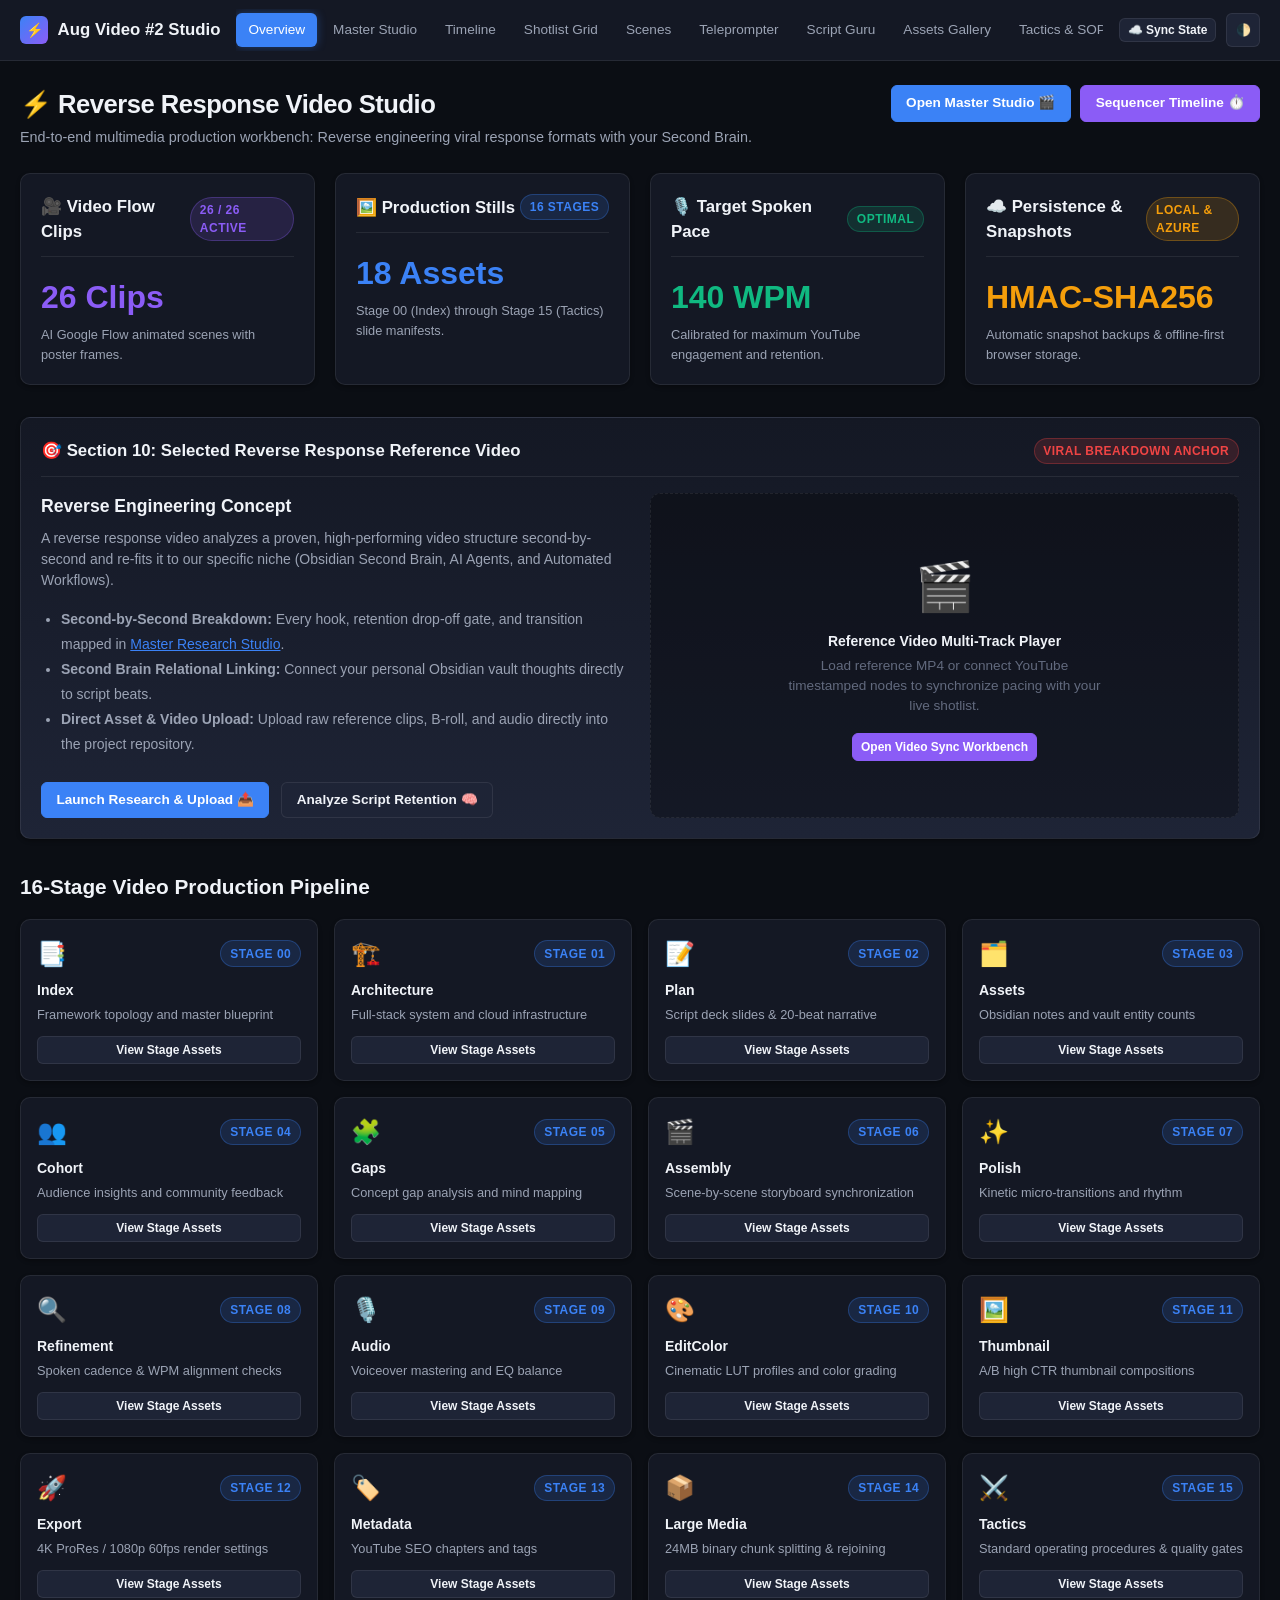
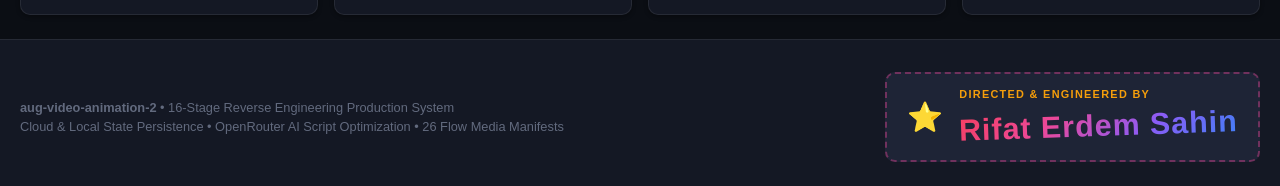
==== index.html @ b5d48440 "feat: complete reverse response multimedia production studio with GitHub Pages and Fly.io deployment" ====
<!DOCTYPE html>
<html lang="en">
<head>
  <meta charset="UTF-8">
  <meta name="viewport" content="width=device-width, initial-scale=1.0">
  <title>August Video Animation #2 — Reverse Response Production Studio</title>
  <link rel="stylesheet" href="style.css">
</head>
<body>
  <header class="app-header"></header>

  <main class="app-container">
    <div class="view-header">
      <div class="view-title-group">
        <h1>⚡ Reverse Response Video Studio</h1>
        <p>End-to-end multimedia production workbench: Reverse engineering viral response formats with your Second Brain.</p>
      </div>
      <div class="header-actions">
        <a href="research.html" class="btn btn-primary">Open Master Studio 🎬</a>
        <a href="timeline.html" class="btn btn-purple">Sequencer Timeline ⏱️</a>
      </div>
    </div>

    <!-- Quick Stats Grid -->
    <div class="grid-4" style="margin-bottom: 2rem;">
      <div class="card">
        <div class="card-header">
          <span class="card-title">🎥 Video Flow Clips</span>
          <span class="badge badge-purple">26 / 26 Active</span>
        </div>
        <div style="font-size: 2rem; font-weight: 800; color: var(--accent-purple);">26 Clips</div>
        <p style="color: var(--text-secondary); font-size: 0.8rem; margin-top: 0.25rem;">AI Google Flow animated scenes with poster frames.</p>
      </div>

      <div class="card">
        <div class="card-header">
          <span class="card-title">🖼️ Production Stills</span>
          <span class="badge badge-blue">16 Stages</span>
        </div>
        <div style="font-size: 2rem; font-weight: 800; color: var(--accent-blue);" id="stat-stills-count">18 Assets</div>
        <p style="color: var(--text-secondary); font-size: 0.8rem; margin-top: 0.25rem;">Stage 00 (Index) through Stage 15 (Tactics) slide manifests.</p>
      </div>

      <div class="card">
        <div class="card-header">
          <span class="card-title">🎙️ Target Spoken Pace</span>
          <span class="badge badge-green">Optimal</span>
        </div>
        <div style="font-size: 2rem; font-weight: 800; color: var(--accent-green);">140 WPM</div>
        <p style="color: var(--text-secondary); font-size: 0.8rem; margin-top: 0.25rem;">Calibrated for maximum YouTube engagement and retention.</p>
      </div>

      <div class="card">
        <div class="card-header">
          <span class="card-title">☁️ Persistence & Snapshots</span>
          <span class="badge badge-gold" id="stat-sync-status">Local & Azure</span>
        </div>
        <div style="font-size: 2rem; font-weight: 800; color: var(--accent-gold);">HMAC-SHA256</div>
        <p style="color: var(--text-secondary); font-size: 0.8rem; margin-top: 0.25rem;">Automatic snapshot backups & offline-first browser storage.</p>
      </div>
    </div>

    <!-- Section 10: Reverse Response Video Spotlight -->
    <div class="card" style="margin-bottom: 2rem; background: linear-gradient(180deg, var(--bg-surface) 0%, var(--bg-surface-elevated) 100%);">
      <div class="card-header">
        <span class="card-title">🎯 Section 10: Selected Reverse Response Reference Video</span>
        <span class="badge badge-red">Viral Breakdown Anchor</span>
      </div>
      <div class="grid-2">
        <div>
          <h3 style="margin-bottom: 0.5rem; font-size: 1.1rem;">Reverse Engineering Concept</h3>
          <p style="color: var(--text-secondary); margin-bottom: 1rem;">
            A reverse response video analyzes a proven, high-performing video structure second-by-second and re-fits it to our specific niche (Obsidian Second Brain, AI Agents, and Automated Workflows).
          </p>
          <ul style="color: var(--text-secondary); padding-left: 1.25rem; margin-bottom: 1.5rem; line-height: 1.8;">
            <li><strong>Second-by-Second Breakdown:</strong> Every hook, retention drop-off gate, and transition mapped in <a href="research.html" style="color: var(--accent-blue);">Master Research Studio</a>.</li>
            <li><strong>Second Brain Relational Linking:</strong> Connect your personal Obsidian vault thoughts directly to script beats.</li>
            <li><strong>Direct Asset & Video Upload:</strong> Upload raw reference clips, B-roll, and audio directly into the project repository.</li>
          </ul>
          <div style="display: flex; gap: 0.75rem;">
            <a href="research.html" class="btn btn-primary">Launch Research & Upload 📤</a>
            <a href="script_guru.html" class="btn">Analyze Script Retention 🧠</a>
          </div>
        </div>
        <div style="background: rgba(0,0,0,0.3); border-radius: var(--radius-md); padding: 1rem; border: 1px dashed var(--border-color); display: flex; flex-direction: column; justify-content: center; align-items: center; text-align: center;">
          <div style="font-size: 3rem; margin-bottom: 0.5rem;">🎬</div>
          <h4 style="font-weight: 700; margin-bottom: 0.25rem;">Reference Video Multi-Track Player</h4>
          <p style="color: var(--text-muted); font-size: 0.85rem; max-width: 320px; margin-bottom: 1rem;">
            Load reference MP4 or connect YouTube timestamped nodes to synchronize pacing with your live shotlist.
          </p>
          <a href="research.html" class="btn btn-sm btn-purple">Open Video Sync Workbench</a>
        </div>
      </div>
    </div>

    <!-- 16-Stage Pipeline Catalog Overview -->
    <h2 style="font-size: 1.3rem; margin-bottom: 1rem;">16-Stage Video Production Pipeline</h2>
    <div class="grid-16" id="pipeline-stages-grid">
      <!-- Generated via JS -->
    </div>
  </main>

  <script src="app.js"></script>
  <script>
    document.addEventListener("DOMContentLoaded", async () => {
      studio.injectHeaderAndFooter("index");
      await studio.loadState();

      const stages = [
        { id: "00", name: "Index", icon: "📑", desc: "Framework topology and master blueprint" },
        { id: "01", name: "Architecture", icon: "🏗️", desc: "Full-stack system and cloud infrastructure" },
        { id: "02", name: "Plan", icon: "📝", desc: "Script deck slides & 20-beat narrative" },
        { id: "03", name: "Assets", icon: "🗂️", desc: "Obsidian notes and vault entity counts" },
        { id: "04", name: "Cohort", icon: "👥", desc: "Audience insights and community feedback" },
        { id: "05", name: "Gaps", icon: "🧩", desc: "Concept gap analysis and mind mapping" },
        { id: "06", name: "Assembly", icon: "🎬", desc: "Scene-by-scene storyboard synchronization" },
        { id: "07", name: "Polish", icon: "✨", desc: "Kinetic micro-transitions and rhythm" },
        { id: "08", name: "Refinement", icon: "🔍", desc: "Spoken cadence & WPM alignment checks" },
        { id: "09", name: "Audio", icon: "🎙️", desc: "Voiceover mastering and EQ balance" },
        { id: "10", name: "EditColor", icon: "🎨", desc: "Cinematic LUT profiles and color grading" },
        { id: "11", name: "Thumbnail", icon: "🖼️", desc: "A/B high CTR thumbnail compositions" },
        { id: "12", name: "Export", icon: "🚀", desc: "4K ProRes / 1080p 60fps render settings" },
        { id: "13", name: "Metadata", icon: "🏷️", desc: "YouTube SEO chapters and tags" },
        { id: "14", name: "Large Media", icon: "📦", desc: "24MB binary chunk splitting & rejoining" },
        { id: "15", name: "Tactics", icon: "⚔️", desc: "Standard operating procedures & quality gates" }
      ];

      const container = document.getElementById("pipeline-stages-grid");
      container.innerHTML = stages.map(s => `
        <div class="card" style="padding: 1rem;">
          <div style="display: flex; align-items: center; justify-content: space-between; margin-bottom: 0.5rem;">
            <span style="font-size: 1.5rem;">${s.icon}</span>
            <span class="badge badge-blue">Stage ${s.id}</span>
          </div>
          <h4 style="font-weight: 700; margin-bottom: 0.25rem;">${s.name}</h4>
          <p style="color: var(--text-secondary); font-size: 0.8rem; margin-bottom: 0.75rem;">${s.desc}</p>
          <a href="gallery.html?stage=${s.id}" class="btn btn-sm" style="width: 100%;">View Stage Assets</a>
        </div>
      `).join("");
    });
  </script>
</body>
</html>
---- style.css ----
/* 
  aug-video-animation-2 Design System
  Clean, high-density, dark-first multimedia production workbench UI
*/

:root {
  --bg-primary: #0b0e14;
  --bg-surface: #141824;
  --bg-surface-elevated: #1e2436;
  --bg-surface-hover: #262e44;
  --border-color: rgba(255, 255, 255, 0.08);
  --border-color-hover: rgba(255, 255, 255, 0.2);
  --text-primary: #f0f3f8;
  --text-secondary: #9ba3b4;
  --text-muted: #626a7e;
  
  --accent-blue: #3b82f6;
  --accent-purple: #8b5cf6;
  --accent-green: #10b981;
  --accent-red: #ef4444;
  --accent-gold: #f59e0b;
  --accent-pink: #ec4899;
  
  --font-sans: -apple-system, BlinkMacSystemFont, "Segoe UI", Roboto, Helvetica, Arial, sans-serif;
  --font-mono: "SF Mono", "Fira Code", Menlo, monospace;
  --font-signature: "Caveat", "Brush Script MT", cursive, sans-serif;

  --radius-sm: 6px;
  --radius-md: 10px;
  --radius-lg: 16px;
  --shadow-sm: 0 2px 4px rgba(0,0,0,0.3);
  --shadow-md: 0 4px 12px rgba(0,0,0,0.4);
  --shadow-lg: 0 8px 24px rgba(0,0,0,0.5);
  --transition-fast: 0.15s ease;
  --transition-normal: 0.25s ease;
}

[data-theme="light"] {
  --bg-primary: #f8fafc;
  --bg-surface: #ffffff;
  --bg-surface-elevated: #f1f5f9;
  --bg-surface-hover: #e2e8f0;
  --border-color: rgba(0, 0, 0, 0.08);
  --border-color-hover: rgba(0, 0, 0, 0.2);
  --text-primary: #0f172a;
  --text-secondary: #475569;
  --text-muted: #94a3b8;
  --shadow-sm: 0 1px 3px rgba(0,0,0,0.06);
  --shadow-md: 0 4px 10px rgba(0,0,0,0.08);
  --shadow-lg: 0 10px 25px rgba(0,0,0,0.1);
}

* {
  box-sizing: border-box;
  margin: 0;
  padding: 0;
}

body {
  background-color: var(--bg-primary);
  color: var(--text-primary);
  font-family: var(--font-sans);
  line-height: 1.5;
  font-size: 14px;
  min-height: 100vh;
  display: flex;
  flex-direction: column;
  -webkit-font-smoothing: antialiased;
}

/* App Header & Navigation Bar */
header.app-header {
  background: var(--bg-surface);
  border-bottom: 1px solid var(--border-color);
  position: sticky;
  top: 0;
  z-index: 100;
  backdrop-filter: blur(8px);
}

.header-inner {
  max-width: 1600px;
  margin: 0 auto;
  padding: 0 1.25rem;
  height: 60px;
  display: flex;
  align-items: center;
  justify-content: space-between;
  gap: 1rem;
}

.brand-badge {
  display: flex;
  align-items: center;
  gap: 0.6rem;
  text-decoration: none;
  color: var(--text-primary);
  font-weight: 700;
  font-size: 1.05rem;
  white-space: nowrap;
}

.brand-icon {
  width: 28px;
  height: 28px;
  background: linear-gradient(135deg, var(--accent-blue), var(--accent-purple));
  border-radius: var(--radius-sm);
  display: flex;
  align-items: center;
  justify-content: center;
  color: #fff;
  font-size: 14px;
}

nav.main-nav {
  display: flex;
  align-items: center;
  gap: 0.25rem;
  overflow-x: auto;
  padding: 0.25rem 0;
}

nav.main-nav a {
  color: var(--text-secondary);
  text-decoration: none;
  padding: 0.4rem 0.75rem;
  border-radius: var(--radius-sm);
  font-size: 0.85rem;
  font-weight: 500;
  transition: all var(--transition-fast);
  white-space: nowrap;
}

nav.main-nav a:hover {
  color: var(--text-primary);
  background: var(--bg-surface-elevated);
}

nav.main-nav a.active {
  color: #fff;
  background: var(--accent-blue);
  box-shadow: 0 0 10px rgba(59, 130, 246, 0.35);
}

.header-actions {
  display: flex;
  align-items: center;
  gap: 0.6rem;
  white-space: nowrap;
}

.btn {
  display: inline-flex;
  align-items: center;
  justify-content: center;
  gap: 0.4rem;
  padding: 0.45rem 0.9rem;
  font-size: 0.85rem;
  font-weight: 600;
  border-radius: var(--radius-sm);
  border: 1px solid var(--border-color);
  background: var(--bg-surface-elevated);
  color: var(--text-primary);
  cursor: pointer;
  transition: all var(--transition-fast);
  text-decoration: none;
}

.btn:hover {
  background: var(--bg-surface-hover);
  border-color: var(--border-color-hover);
}

.btn-primary {
  background: var(--accent-blue);
  border-color: var(--accent-blue);
  color: #ffffff;
}

.btn-primary:hover {
  background: #2563eb;
  border-color: #2563eb;
}

.btn-success {
  background: var(--accent-green);
  border-color: var(--accent-green);
  color: #ffffff;
}

.btn-success:hover {
  background: #059669;
}

.btn-purple {
  background: var(--accent-purple);
  border-color: var(--accent-purple);
  color: #ffffff;
}

.btn-purple:hover {
  background: #7c3aed;
}

.btn-icon {
  width: 34px;
  height: 34px;
  padding: 0;
  border-radius: var(--radius-sm);
}

.btn-sm {
  padding: 0.25rem 0.5rem;
  font-size: 0.75rem;
}

/* Layout Containers */
.app-container {
  max-width: 1600px;
  width: 100%;
  margin: 0 auto;
  padding: 1.5rem 1.25rem;
  flex: 1;
}

.view-header {
  display: flex;
  justify-content: space-between;
  align-items: flex-start;
  margin-bottom: 1.5rem;
  gap: 1rem;
  flex-wrap: wrap;
}

.view-title-group h1 {
  font-size: 1.6rem;
  font-weight: 800;
  letter-spacing: -0.02em;
  display: flex;
  align-items: center;
  gap: 0.6rem;
}

.view-title-group p {
  color: var(--text-secondary);
  font-size: 0.9rem;
  margin-top: 0.25rem;
}

/* Cards & Surfaces */
.card {
  background: var(--bg-surface);
  border: 1px solid var(--border-color);
  border-radius: var(--radius-md);
  padding: 1.25rem;
  box-shadow: var(--shadow-sm);
  transition: border-color var(--transition-fast);
}

.card:hover {
  border-color: var(--border-color-hover);
}

.card-header {
  display: flex;
  align-items: center;
  justify-content: space-between;
  margin-bottom: 1rem;
  padding-bottom: 0.75rem;
  border-bottom: 1px solid var(--border-color);
}

.card-title {
  font-size: 1.05rem;
  font-weight: 700;
  display: flex;
  align-items: center;
  gap: 0.5rem;
}

/* Grid & Utilities */
.grid-2 { display: grid; grid-template-columns: repeat(2, 1fr); gap: 1.25rem; }
.grid-3 { display: grid; grid-template-columns: repeat(3, 1fr); gap: 1.25rem; }
.grid-4 { display: grid; grid-template-columns: repeat(4, 1fr); gap: 1.25rem; }
.grid-16 { display: grid; grid-template-columns: repeat(auto-fill, minmax(280px, 1fr)); gap: 1rem; }

@media (max-width: 1024px) {
  .grid-4 { grid-template-columns: repeat(2, 1fr); }
  .grid-3 { grid-template-columns: 1fr; }
}

@media (max-width: 768px) {
  .grid-2 { grid-template-columns: 1fr; }
  .grid-4 { grid-template-columns: 1fr; }
  .header-inner { flex-direction: column; height: auto; padding: 0.75rem 1rem; }
  nav.main-nav { width: 100%; justify-content: flex-start; }
}

/* Status Badges */
.badge {
  display: inline-flex;
  align-items: center;
  gap: 0.3rem;
  padding: 0.2rem 0.55rem;
  border-radius: 9999px;
  font-size: 0.75rem;
  font-weight: 600;
  text-transform: uppercase;
  letter-spacing: 0.04em;
}

.badge-blue { background: rgba(59, 130, 246, 0.15); color: var(--accent-blue); border: 1px solid rgba(59, 130, 246, 0.3); }
.badge-green { background: rgba(16, 185, 129, 0.15); color: var(--accent-green); border: 1px solid rgba(16, 185, 129, 0.3); }
.badge-gold { background: rgba(245, 158, 11, 0.15); color: var(--accent-gold); border: 1px solid rgba(245, 158, 11, 0.3); }
.badge-red { background: rgba(239, 68, 68, 0.15); color: var(--accent-red); border: 1px solid rgba(239, 68, 68, 0.3); }
.badge-purple { background: rgba(139, 92, 246, 0.15); color: var(--accent-purple); border: 1px solid rgba(139, 92, 246, 0.3); }

/* Form Controls */
.form-group {
  margin-bottom: 1rem;
}

.form-label {
  display: block;
  font-size: 0.8rem;
  font-weight: 600;
  color: var(--text-secondary);
  margin-bottom: 0.4rem;
}

.form-input, .form-textarea, .form-select {
  width: 100%;
  padding: 0.55rem 0.75rem;
  background: var(--bg-surface-elevated);
  border: 1px solid var(--border-color);
  border-radius: var(--radius-sm);
  color: var(--text-primary);
  font-family: inherit;
  font-size: 0.85rem;
  transition: border-color var(--transition-fast);
}

.form-input:focus, .form-textarea:focus, .form-select:focus {
  outline: none;
  border-color: var(--accent-blue);
  box-shadow: 0 0 0 2px rgba(59, 130, 246, 0.2);
}

/* Modals */
.modal-backdrop {
  position: fixed;
  top: 0;
  left: 0;
  right: 0;
  bottom: 0;
  background: rgba(0, 0, 0, 0.7);
  backdrop-filter: blur(4px);
  display: none;
  align-items: center;
  justify-content: center;
  z-index: 1000;
  padding: 1rem;
}

.modal-backdrop.open {
  display: flex;
}

.modal-card {
  background: var(--bg-surface);
  border: 1px solid var(--border-color);
  border-radius: var(--radius-lg);
  max-width: 650px;
  width: 100%;
  max-height: 90vh;
  overflow-y: auto;
  box-shadow: var(--shadow-lg);
  padding: 1.5rem;
}

/* Section 11: Roger Rabbit Style Signature Outro Component */
.signature-footer {
  margin-top: auto;
  background: var(--bg-surface);
  border-top: 1px solid var(--border-color);
  padding: 2rem 1.25rem 1.5rem;
}

.signature-container {
  max-width: 1600px;
  margin: 0 auto;
  display: flex;
  align-items: center;
  justify-content: space-between;
  flex-wrap: wrap;
  gap: 1.5rem;
}

.signature-meta {
  color: var(--text-muted);
  font-size: 0.8rem;
}

.roger-rabbit-signature {
  display: flex;
  align-items: center;
  gap: 1rem;
  padding: 0.75rem 1.25rem;
  background: var(--bg-surface-elevated);
  border: 2px dashed rgba(236, 72, 153, 0.4);
  border-radius: var(--radius-md);
  position: relative;
  overflow: hidden;
  transition: transform 0.2s cubic-bezier(0.175, 0.885, 0.32, 1.275);
}

.roger-rabbit-signature:hover {
  transform: scale(1.03) rotate(-1deg);
  border-color: var(--accent-pink);
  box-shadow: 0 0 20px rgba(236, 72, 153, 0.25);
}

.rr-cartoon-star {
  font-size: 1.8rem;
  animation: rr-bounce 2s infinite ease-in-out;
}

.rr-text-wrap {
  display: flex;
  flex-direction: column;
}

.rr-tagline {
  font-size: 0.68rem;
  text-transform: uppercase;
  letter-spacing: 0.12em;
  color: var(--accent-gold);
  font-weight: 800;
}

.rr-handwritten-name {
  font-family: var(--font-signature);
  font-size: 1.9rem;
  font-weight: 700;
  background: linear-gradient(135deg, #f43f5e, #ec4899, #8b5cf6, #3b82f6);
  -webkit-background-clip: text;
  -webkit-text-fill-color: transparent;
  transform: rotate(-2deg);
  display: inline-block;
  letter-spacing: 1px;
}

@keyframes rr-bounce {
  0%, 100% { transform: translateY(0) rotate(0deg); }
  50% { transform: translateY(-4px) rotate(8deg); }
}

/* Toast Notifications */
.toast-container {
  position: fixed;
  bottom: 24px;
  right: 24px;
  z-index: 9999;
  display: flex;
  flex-direction: column;
  gap: 8px;
}

.toast {
  background: var(--bg-surface-elevated);
  color: var(--text-primary);
  border: 1px solid var(--border-color);
  padding: 0.75rem 1.25rem;
  border-radius: var(--radius-md);
  box-shadow: var(--shadow-lg);
  font-size: 0.85rem;
  display: flex;
  align-items: center;
  gap: 0.6rem;
  animation: toastIn 0.25s ease-out;
}

@keyframes toastIn {
  from { opacity: 0; transform: translateY(12px); }
  to { opacity: 1; transform: translateY(0); }
}
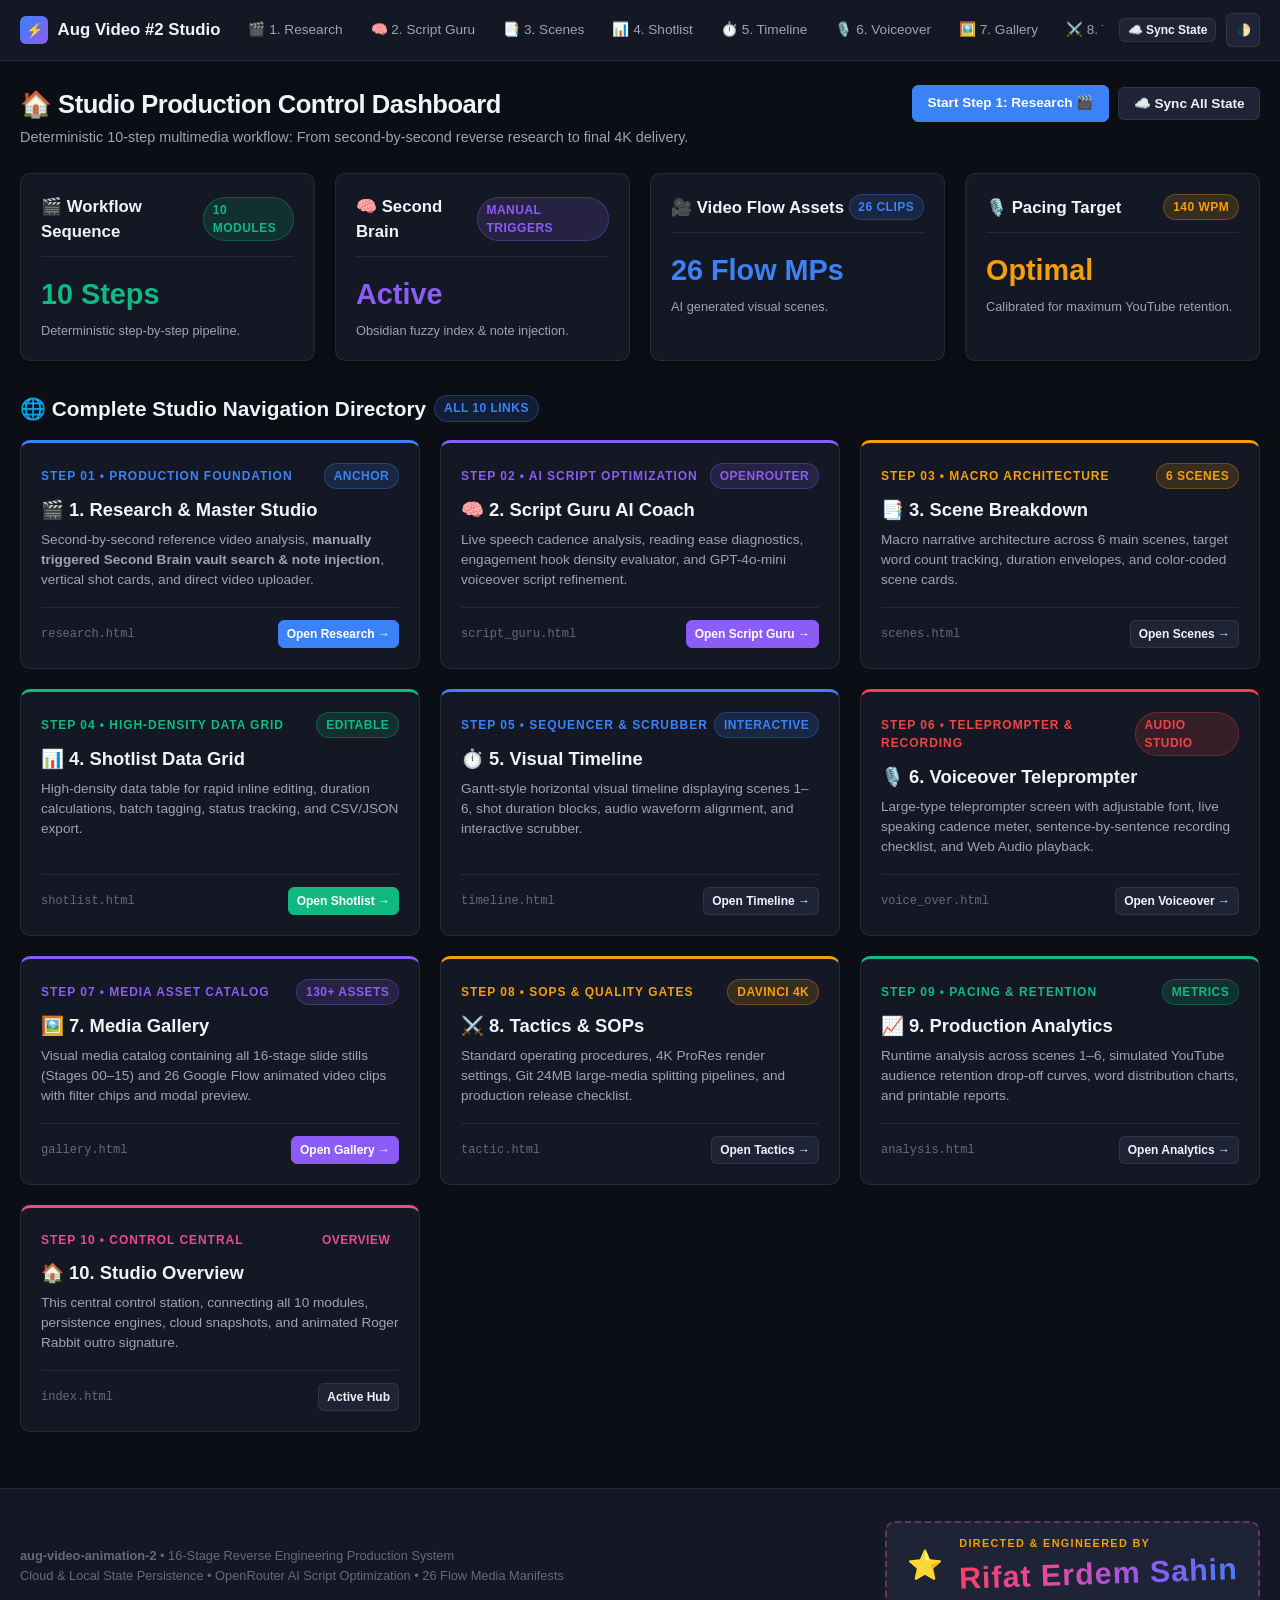
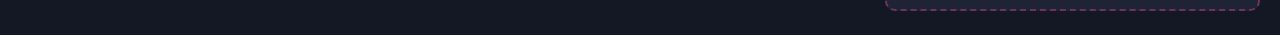
==== commit 6eaa5873: "fix: resolve gallery data loading with offline fallback and redesign index as master control dashboa" ====
--- a/index.html
+++ b/index.html
@@ -3,100 +3,330 @@
 <head>
   <meta charset="UTF-8">
   <meta name="viewport" content="width=device-width, initial-scale=1.0">
-  <title>August Video Animation #2 — Reverse Response Production Studio</title>
+  <title>Studio Master Dashboard — August Video Animation #2</title>
   <link rel="stylesheet" href="style.css">
+  <style>
+    .dashboard-hub-grid {
+      display: grid;
+      grid-template-columns: repeat(auto-fill, minmax(340px, 1fr));
+      gap: 1.25rem;
+      margin-bottom: 2rem;
+    }
+    .hub-card {
+      background: var(--bg-surface);
+      border: 1px solid var(--border-color);
+      border-radius: var(--radius-md);
+      padding: 1.25rem;
+      display: flex;
+      flex-direction: column;
+      justify-content: space-between;
+      transition: all var(--transition-fast);
+      position: relative;
+      overflow: hidden;
+    }
+    .hub-card:hover {
+      border-color: var(--accent-blue);
+      transform: translateY(-2px);
+      box-shadow: var(--shadow-md);
+    }
+    .hub-card-step {
+      font-size: 0.75rem;
+      font-weight: 700;
+      letter-spacing: 0.08em;
+      text-transform: uppercase;
+      margin-bottom: 0.4rem;
+      display: flex;
+      align-items: center;
+      justify-content: space-between;
+    }
+    .hub-card-title {
+      font-size: 1.15rem;
+      font-weight: 800;
+      margin-bottom: 0.4rem;
+      display: flex;
+      align-items: center;
+      gap: 0.5rem;
+      color: var(--text-primary);
+    }
+    .hub-card-desc {
+      color: var(--text-secondary);
+      font-size: 0.85rem;
+      line-height: 1.5;
+      margin-bottom: 1rem;
+      flex: 1;
+    }
+    .hub-card-footer {
+      display: flex;
+      align-items: center;
+      justify-content: space-between;
+      padding-top: 0.75rem;
+      border-top: 1px solid var(--border-color);
+      font-size: 0.75rem;
+      color: var(--text-muted);
+    }
+  </style>
 </head>
 <body>
   <header class="app-header"></header>
 
   <main class="app-container">
+    <!-- View Header -->
     <div class="view-header">
       <div class="view-title-group">
-        <h1>⚡ Reverse Response Video Studio</h1>
-        <p>End-to-end multimedia production workbench: Reverse engineering viral response formats with your Second Brain.</p>
+        <h1>🏠 Studio Production Control Dashboard</h1>
+        <p>Deterministic 10-step multimedia workflow: From second-by-second reverse research to final 4K delivery.</p>
       </div>
       <div class="header-actions">
-        <a href="research.html" class="btn btn-primary">Open Master Studio 🎬</a>
-        <a href="timeline.html" class="btn btn-purple">Sequencer Timeline ⏱️</a>
+        <a href="research.html" class="btn btn-primary">Start Step 1: Research 🎬</a>
+        <button class="btn" id="btn-dashboard-sync">☁️ Sync All State</button>
       </div>
     </div>
 
-    <!-- Quick Stats Grid -->
+    <!-- Quick Stats Metric Ribbon -->
     <div class="grid-4" style="margin-bottom: 2rem;">
       <div class="card">
         <div class="card-header">
-          <span class="card-title">🎥 Video Flow Clips</span>
-          <span class="badge badge-purple">26 / 26 Active</span>
-        </div>
-        <div style="font-size: 2rem; font-weight: 800; color: var(--accent-purple);">26 Clips</div>
-        <p style="color: var(--text-secondary); font-size: 0.8rem; margin-top: 0.25rem;">AI Google Flow animated scenes with poster frames.</p>
+          <span class="card-title">🎬 Workflow Sequence</span>
+          <span class="badge badge-green">10 Modules</span>
+        </div>
+        <div style="font-size: 1.8rem; font-weight: 800; color: var(--accent-green);">10 Steps</div>
+        <p style="color: var(--text-secondary); font-size: 0.8rem; margin-top: 0.25rem;">Deterministic step-by-step pipeline.</p>
       </div>
 
       <div class="card">
         <div class="card-header">
-          <span class="card-title">🖼️ Production Stills</span>
-          <span class="badge badge-blue">16 Stages</span>
-        </div>
-        <div style="font-size: 2rem; font-weight: 800; color: var(--accent-blue);" id="stat-stills-count">18 Assets</div>
-        <p style="color: var(--text-secondary); font-size: 0.8rem; margin-top: 0.25rem;">Stage 00 (Index) through Stage 15 (Tactics) slide manifests.</p>
+          <span class="card-title">🧠 Second Brain</span>
+          <span class="badge badge-purple">Manual Triggers</span>
+        </div>
+        <div style="font-size: 1.8rem; font-weight: 800; color: var(--accent-purple);">Active</div>
+        <p style="color: var(--text-secondary); font-size: 0.8rem; margin-top: 0.25rem;">Obsidian fuzzy index & note injection.</p>
       </div>
 
       <div class="card">
         <div class="card-header">
-          <span class="card-title">🎙️ Target Spoken Pace</span>
-          <span class="badge badge-green">Optimal</span>
-        </div>
-        <div style="font-size: 2rem; font-weight: 800; color: var(--accent-green);">140 WPM</div>
-        <p style="color: var(--text-secondary); font-size: 0.8rem; margin-top: 0.25rem;">Calibrated for maximum YouTube engagement and retention.</p>
+          <span class="card-title">🎥 Video Flow Assets</span>
+          <span class="badge badge-blue">26 Clips</span>
+        </div>
+        <div style="font-size: 1.8rem; font-weight: 800; color: var(--accent-blue);">26 Flow MPs</div>
+        <p style="color: var(--text-secondary); font-size: 0.8rem; margin-top: 0.25rem;">AI generated visual scenes.</p>
       </div>
 
       <div class="card">
         <div class="card-header">
-          <span class="card-title">☁️ Persistence & Snapshots</span>
-          <span class="badge badge-gold" id="stat-sync-status">Local & Azure</span>
-        </div>
-        <div style="font-size: 2rem; font-weight: 800; color: var(--accent-gold);">HMAC-SHA256</div>
-        <p style="color: var(--text-secondary); font-size: 0.8rem; margin-top: 0.25rem;">Automatic snapshot backups & offline-first browser storage.</p>
+          <span class="card-title">🎙️ Pacing Target</span>
+          <span class="badge badge-gold">140 WPM</span>
+        </div>
+        <div style="font-size: 1.8rem; font-weight: 800; color: var(--accent-gold);">Optimal</div>
+        <p style="color: var(--text-secondary); font-size: 0.8rem; margin-top: 0.25rem;">Calibrated for maximum YouTube retention.</p>
       </div>
     </div>
 
-    <!-- Section 10: Reverse Response Video Spotlight -->
-    <div class="card" style="margin-bottom: 2rem; background: linear-gradient(180deg, var(--bg-surface) 0%, var(--bg-surface-elevated) 100%);">
-      <div class="card-header">
-        <span class="card-title">🎯 Section 10: Selected Reverse Response Reference Video</span>
-        <span class="badge badge-red">Viral Breakdown Anchor</span>
-      </div>
-      <div class="grid-2">
-        <div>
-          <h3 style="margin-bottom: 0.5rem; font-size: 1.1rem;">Reverse Engineering Concept</h3>
-          <p style="color: var(--text-secondary); margin-bottom: 1rem;">
-            A reverse response video analyzes a proven, high-performing video structure second-by-second and re-fits it to our specific niche (Obsidian Second Brain, AI Agents, and Automated Workflows).
-          </p>
-          <ul style="color: var(--text-secondary); padding-left: 1.25rem; margin-bottom: 1.5rem; line-height: 1.8;">
-            <li><strong>Second-by-Second Breakdown:</strong> Every hook, retention drop-off gate, and transition mapped in <a href="research.html" style="color: var(--accent-blue);">Master Research Studio</a>.</li>
-            <li><strong>Second Brain Relational Linking:</strong> Connect your personal Obsidian vault thoughts directly to script beats.</li>
-            <li><strong>Direct Asset & Video Upload:</strong> Upload raw reference clips, B-roll, and audio directly into the project repository.</li>
-          </ul>
-          <div style="display: flex; gap: 0.75rem;">
-            <a href="research.html" class="btn btn-primary">Launch Research & Upload 📤</a>
-            <a href="script_guru.html" class="btn">Analyze Script Retention 🧠</a>
-          </div>
-        </div>
-        <div style="background: rgba(0,0,0,0.3); border-radius: var(--radius-md); padding: 1rem; border: 1px dashed var(--border-color); display: flex; flex-direction: column; justify-content: center; align-items: center; text-align: center;">
-          <div style="font-size: 3rem; margin-bottom: 0.5rem;">🎬</div>
-          <h4 style="font-weight: 700; margin-bottom: 0.25rem;">Reference Video Multi-Track Player</h4>
-          <p style="color: var(--text-muted); font-size: 0.85rem; max-width: 320px; margin-bottom: 1rem;">
-            Load reference MP4 or connect YouTube timestamped nodes to synchronize pacing with your live shotlist.
-          </p>
-          <a href="research.html" class="btn btn-sm btn-purple">Open Video Sync Workbench</a>
-        </div>
-      </div>
-    </div>
-
-    <!-- 16-Stage Pipeline Catalog Overview -->
-    <h2 style="font-size: 1.3rem; margin-bottom: 1rem;">16-Stage Video Production Pipeline</h2>
-    <div class="grid-16" id="pipeline-stages-grid">
-      <!-- Generated via JS -->
+    <!-- Master 10-Step Workflow Dashboard Hub Grid -->
+    <h2 style="font-size: 1.3rem; margin-bottom: 1rem; display: flex; align-items: center; gap: 0.5rem;">
+      <span>🌐 Complete Studio Navigation Directory</span>
+      <span class="badge badge-blue">All 10 Links</span>
+    </h2>
+
+    <div class="dashboard-hub-grid">
+      <!-- 1. Research -->
+      <div class="hub-card" style="border-top: 3px solid var(--accent-blue);">
+        <div>
+          <div class="hub-card-step" style="color: var(--accent-blue);">
+            <span>Step 01 • Production Foundation</span>
+            <span class="badge badge-blue">Anchor</span>
+          </div>
+          <div class="hub-card-title">🎬 1. Research & Master Studio</div>
+          <p class="hub-card-desc">
+            Second-by-second reference video analysis, <strong>manually triggered Second Brain vault search & note injection</strong>, vertical shot cards, and direct video uploader.
+          </p>
+        </div>
+        <div>
+          <div class="hub-card-footer">
+            <span><code>research.html</code></span>
+            <a href="research.html" class="btn btn-sm btn-primary">Open Research →</a>
+          </div>
+        </div>
+      </div>
+
+      <!-- 2. Script Guru -->
+      <div class="hub-card" style="border-top: 3px solid var(--accent-purple);">
+        <div>
+          <div class="hub-card-step" style="color: var(--accent-purple);">
+            <span>Step 02 • AI Script Optimization</span>
+            <span class="badge badge-purple">OpenRouter</span>
+          </div>
+          <div class="hub-card-title">🧠 2. Script Guru AI Coach</div>
+          <p class="hub-card-desc">
+            Live speech cadence analysis, reading ease diagnostics, engagement hook density evaluator, and GPT-4o-mini voiceover script refinement.
+          </p>
+        </div>
+        <div>
+          <div class="hub-card-footer">
+            <span><code>script_guru.html</code></span>
+            <a href="script_guru.html" class="btn btn-sm btn-purple">Open Script Guru →</a>
+          </div>
+        </div>
+      </div>
+
+      <!-- 3. Scenes -->
+      <div class="hub-card" style="border-top: 3px solid var(--accent-gold);">
+        <div>
+          <div class="hub-card-step" style="color: var(--accent-gold);">
+            <span>Step 03 • Macro Architecture</span>
+            <span class="badge badge-gold">6 Scenes</span>
+          </div>
+          <div class="hub-card-title">📑 3. Scene Breakdown</div>
+          <p class="hub-card-desc">
+            Macro narrative architecture across 6 main scenes, target word count tracking, duration envelopes, and color-coded scene cards.
+          </p>
+        </div>
+        <div>
+          <div class="hub-card-footer">
+            <span><code>scenes.html</code></span>
+            <a href="scenes.html" class="btn btn-sm">Open Scenes →</a>
+          </div>
+        </div>
+      </div>
+
+      <!-- 4. Shotlist -->
+      <div class="hub-card" style="border-top: 3px solid var(--accent-green);">
+        <div>
+          <div class="hub-card-step" style="color: var(--accent-green);">
+            <span>Step 04 • High-Density Data Grid</span>
+            <span class="badge badge-green">Editable</span>
+          </div>
+          <div class="hub-card-title">📊 4. Shotlist Data Grid</div>
+          <p class="hub-card-desc">
+            High-density data table for rapid inline editing, duration calculations, batch tagging, status tracking, and CSV/JSON export.
+          </p>
+        </div>
+        <div>
+          <div class="hub-card-footer">
+            <span><code>shotlist.html</code></span>
+            <a href="shotlist.html" class="btn btn-sm btn-success">Open Shotlist →</a>
+          </div>
+        </div>
+      </div>
+
+      <!-- 5. Timeline -->
+      <div class="hub-card" style="border-top: 3px solid var(--accent-blue);">
+        <div>
+          <div class="hub-card-step" style="color: var(--accent-blue);">
+            <span>Step 05 • Sequencer & Scrubber</span>
+            <span class="badge badge-blue">Interactive</span>
+          </div>
+          <div class="hub-card-title">⏱️ 5. Visual Timeline</div>
+          <p class="hub-card-desc">
+            Gantt-style horizontal visual timeline displaying scenes 1–6, shot duration blocks, audio waveform alignment, and interactive scrubber.
+          </p>
+        </div>
+        <div>
+          <div class="hub-card-footer">
+            <span><code>timeline.html</code></span>
+            <a href="timeline.html" class="btn btn-sm">Open Timeline →</a>
+          </div>
+        </div>
+      </div>
+
+      <!-- 6. Voiceover -->
+      <div class="hub-card" style="border-top: 3px solid var(--accent-red);">
+        <div>
+          <div class="hub-card-step" style="color: var(--accent-red);">
+            <span>Step 06 • Teleprompter & Recording</span>
+            <span class="badge badge-red">Audio Studio</span>
+          </div>
+          <div class="hub-card-title">🎙️ 6. Voiceover Teleprompter</div>
+          <p class="hub-card-desc">
+            Large-type teleprompter screen with adjustable font, live speaking cadence meter, sentence-by-sentence recording checklist, and Web Audio playback.
+          </p>
+        </div>
+        <div>
+          <div class="hub-card-footer">
+            <span><code>voice_over.html</code></span>
+            <a href="voice_over.html" class="btn btn-sm">Open Voiceover →</a>
+          </div>
+        </div>
+      </div>
+
+      <!-- 7. Gallery -->
+      <div class="hub-card" style="border-top: 3px solid var(--accent-purple);">
+        <div>
+          <div class="hub-card-step" style="color: var(--accent-purple);">
+            <span>Step 07 • Media Asset Catalog</span>
+            <span class="badge badge-purple">130+ Assets</span>
+          </div>
+          <div class="hub-card-title">🖼️ 7. Media Gallery</div>
+          <p class="hub-card-desc">
+            Visual media catalog containing all 16-stage slide stills (Stages 00–15) and 26 Google Flow animated video clips with filter chips and modal preview.
+          </p>
+        </div>
+        <div>
+          <div class="hub-card-footer">
+            <span><code>gallery.html</code></span>
+            <a href="gallery.html" class="btn btn-sm btn-purple">Open Gallery →</a>
+          </div>
+        </div>
+      </div>
+
+      <!-- 8. Tactics -->
+      <div class="hub-card" style="border-top: 3px solid var(--accent-gold);">
+        <div>
+          <div class="hub-card-step" style="color: var(--accent-gold);">
+            <span>Step 08 • SOPs & Quality Gates</span>
+            <span class="badge badge-gold">DaVinci 4K</span>
+          </div>
+          <div class="hub-card-title">⚔️ 8. Tactics & SOPs</div>
+          <p class="hub-card-desc">
+            Standard operating procedures, 4K ProRes render settings, Git 24MB large-media splitting pipelines, and production release checklist.
+          </p>
+        </div>
+        <div>
+          <div class="hub-card-footer">
+            <span><code>tactic.html</code></span>
+            <a href="tactic.html" class="btn btn-sm">Open Tactics →</a>
+          </div>
+        </div>
+      </div>
+
+      <!-- 9. Analytics -->
+      <div class="hub-card" style="border-top: 3px solid var(--accent-green);">
+        <div>
+          <div class="hub-card-step" style="color: var(--accent-green);">
+            <span>Step 09 • Pacing & Retention</span>
+            <span class="badge badge-green">Metrics</span>
+          </div>
+          <div class="hub-card-title">📈 9. Production Analytics</div>
+          <p class="hub-card-desc">
+            Runtime analysis across scenes 1–6, simulated YouTube audience retention drop-off curves, word distribution charts, and printable reports.
+          </p>
+        </div>
+        <div>
+          <div class="hub-card-footer">
+            <span><code>analysis.html</code></span>
+            <a href="analysis.html" class="btn btn-sm">Open Analytics →</a>
+          </div>
+        </div>
+      </div>
+
+      <!-- 10. Studio Overview -->
+      <div class="hub-card" style="border-top: 3px solid var(--accent-pink);">
+        <div>
+          <div class="hub-card-step" style="color: var(--accent-pink);">
+            <span>Step 10 • Control Central</span>
+            <span class="badge badge-pink">Overview</span>
+          </div>
+          <div class="hub-card-title">🏠 10. Studio Overview</div>
+          <p class="hub-card-desc">
+            This central control station, connecting all 10 modules, persistence engines, cloud snapshots, and animated Roger Rabbit outro signature.
+          </p>
+        </div>
+        <div>
+          <div class="hub-card-footer">
+            <span><code>index.html</code></span>
+            <a href="index.html" class="btn btn-sm">Active Hub</a>
+          </div>
+        </div>
+      </div>
     </div>
   </main>
 
@@ -106,37 +336,9 @@
       studio.injectHeaderAndFooter("index");
       await studio.loadState();
 
-      const stages = [
-        { id: "00", name: "Index", icon: "📑", desc: "Framework topology and master blueprint" },
-        { id: "01", name: "Architecture", icon: "🏗️", desc: "Full-stack system and cloud infrastructure" },
-        { id: "02", name: "Plan", icon: "📝", desc: "Script deck slides & 20-beat narrative" },
-        { id: "03", name: "Assets", icon: "🗂️", desc: "Obsidian notes and vault entity counts" },
-        { id: "04", name: "Cohort", icon: "👥", desc: "Audience insights and community feedback" },
-        { id: "05", name: "Gaps", icon: "🧩", desc: "Concept gap analysis and mind mapping" },
-        { id: "06", name: "Assembly", icon: "🎬", desc: "Scene-by-scene storyboard synchronization" },
-        { id: "07", name: "Polish", icon: "✨", desc: "Kinetic micro-transitions and rhythm" },
-        { id: "08", name: "Refinement", icon: "🔍", desc: "Spoken cadence & WPM alignment checks" },
-        { id: "09", name: "Audio", icon: "🎙️", desc: "Voiceover mastering and EQ balance" },
-        { id: "10", name: "EditColor", icon: "🎨", desc: "Cinematic LUT profiles and color grading" },
-        { id: "11", name: "Thumbnail", icon: "🖼️", desc: "A/B high CTR thumbnail compositions" },
-        { id: "12", name: "Export", icon: "🚀", desc: "4K ProRes / 1080p 60fps render settings" },
-        { id: "13", name: "Metadata", icon: "🏷️", desc: "YouTube SEO chapters and tags" },
-        { id: "14", name: "Large Media", icon: "📦", desc: "24MB binary chunk splitting & rejoining" },
-        { id: "15", name: "Tactics", icon: "⚔️", desc: "Standard operating procedures & quality gates" }
-      ];
-
-      const container = document.getElementById("pipeline-stages-grid");
-      container.innerHTML = stages.map(s => `
-        <div class="card" style="padding: 1rem;">
-          <div style="display: flex; align-items: center; justify-content: space-between; margin-bottom: 0.5rem;">
-            <span style="font-size: 1.5rem;">${s.icon}</span>
-            <span class="badge badge-blue">Stage ${s.id}</span>
-          </div>
-          <h4 style="font-weight: 700; margin-bottom: 0.25rem;">${s.name}</h4>
-          <p style="color: var(--text-secondary); font-size: 0.8rem; margin-bottom: 0.75rem;">${s.desc}</p>
-          <a href="gallery.html?stage=${s.id}" class="btn btn-sm" style="width: 100%;">View Stage Assets</a>
-        </div>
-      `).join("");
+      document.getElementById("btn-dashboard-sync").addEventListener("click", () => {
+        studio.syncToCloud();
+      });
     });
   </script>
 </body>
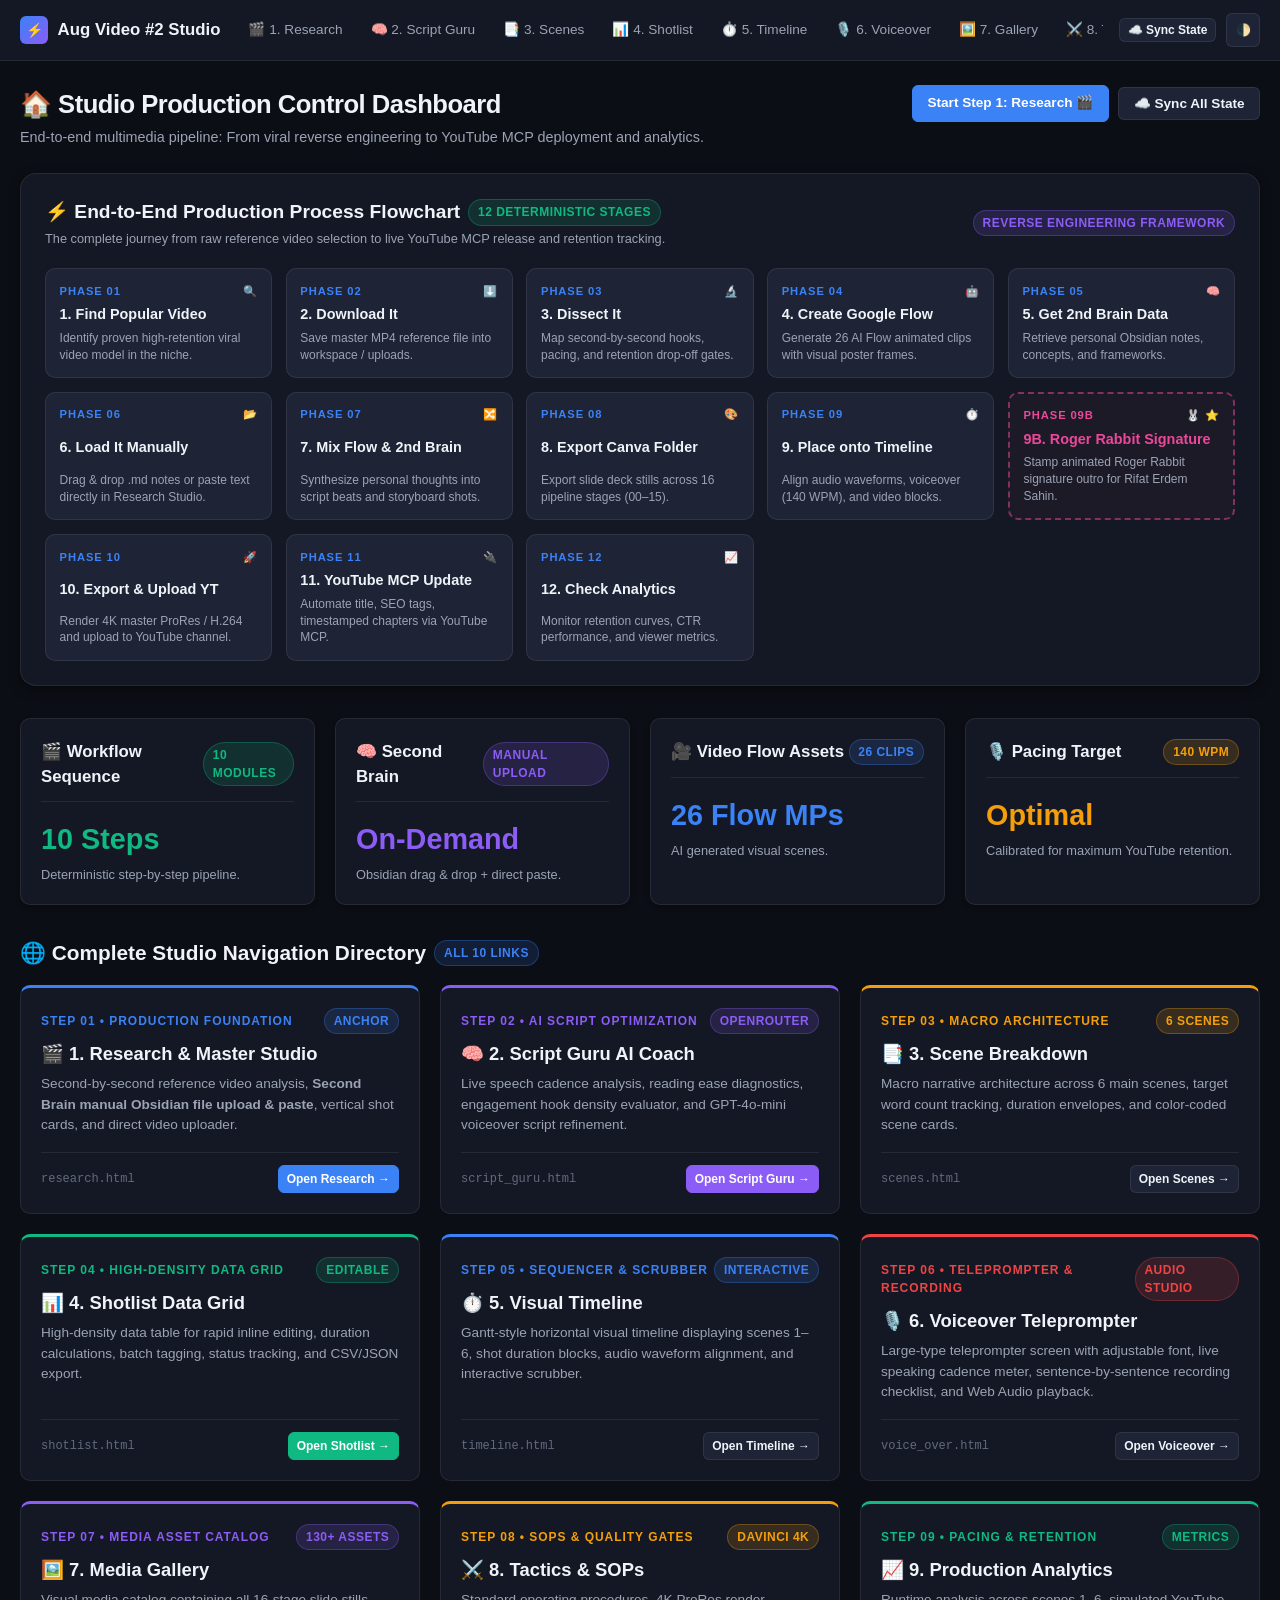
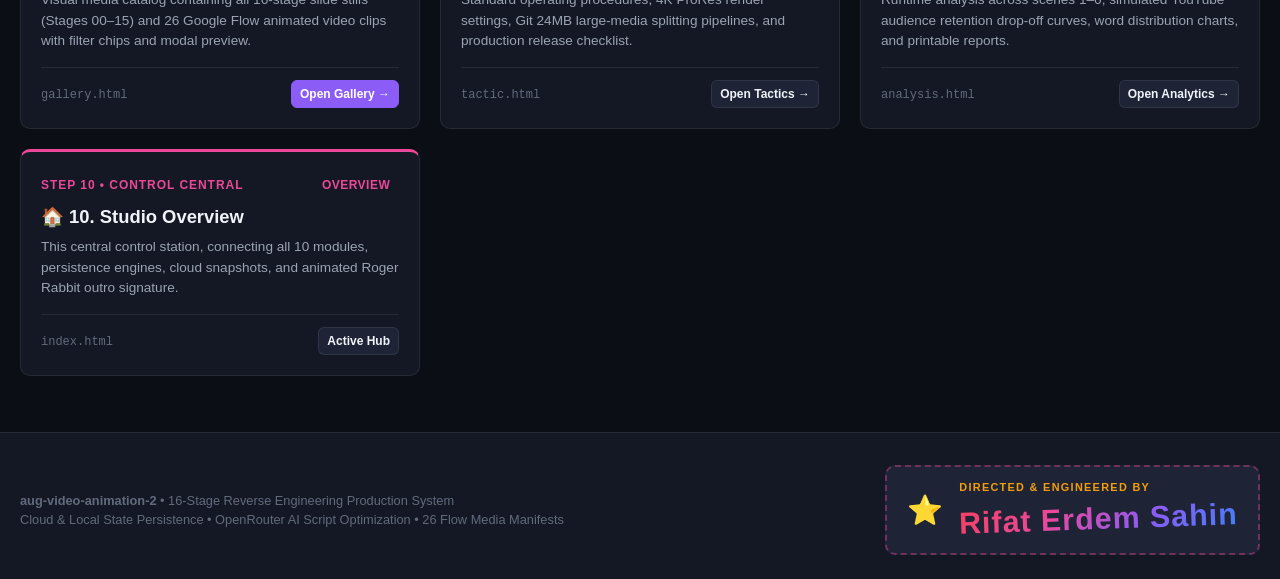
==== commit f193ecf4: "feat: add 12-step visual production workflow diagram to index dashboard and update specs" ====
--- a/index.html
+++ b/index.html
@@ -3,9 +3,75 @@
 <head>
   <meta charset="UTF-8">
   <meta name="viewport" content="width=device-width, initial-scale=1.0">
-  <title>Studio Master Dashboard — August Video Animation #2</title>
+  <title>Studio Master Dashboard & Workflow — August Video Animation #2</title>
   <link rel="stylesheet" href="style.css">
   <style>
+    /* 12-Step Production Pipeline Flow Diagram */
+    .workflow-diagram-container {
+      background: var(--bg-surface);
+      border: 1px solid var(--border-color);
+      border-radius: var(--radius-lg);
+      padding: 1.5rem;
+      margin-bottom: 2rem;
+      box-shadow: var(--shadow-md);
+      position: relative;
+    }
+    .workflow-steps-grid {
+      display: grid;
+      grid-template-columns: repeat(auto-fill, minmax(210px, 1fr));
+      gap: 0.85rem;
+      margin-top: 1.25rem;
+    }
+    .workflow-node {
+      background: var(--bg-surface-elevated);
+      border: 1px solid var(--border-color);
+      border-radius: var(--radius-md);
+      padding: 0.85rem;
+      display: flex;
+      flex-direction: column;
+      justify-content: space-between;
+      position: relative;
+      transition: all var(--transition-fast);
+    }
+    .workflow-node:hover {
+      border-color: var(--accent-blue);
+      transform: translateY(-2px);
+      box-shadow: var(--shadow-sm);
+    }
+    .workflow-node.highlight-special {
+      border: 2px dashed rgba(236, 72, 153, 0.5);
+      background: rgba(236, 72, 153, 0.04);
+    }
+    .workflow-node.highlight-special:hover {
+      border-color: var(--accent-pink);
+    }
+    .node-number {
+      font-size: 0.7rem;
+      font-weight: 800;
+      text-transform: uppercase;
+      letter-spacing: 0.08em;
+      color: var(--accent-blue);
+      margin-bottom: 0.3rem;
+      display: flex;
+      align-items: center;
+      justify-content: space-between;
+    }
+    .node-title {
+      font-size: 0.9rem;
+      font-weight: 700;
+      color: var(--text-primary);
+      margin-bottom: 0.25rem;
+      display: flex;
+      align-items: center;
+      gap: 0.4rem;
+    }
+    .node-desc {
+      font-size: 0.75rem;
+      color: var(--text-secondary);
+      line-height: 1.4;
+    }
+
+    /* Hub Navigation Directory */
     .dashboard-hub-grid {
       display: grid;
       grid-template-columns: repeat(auto-fill, minmax(340px, 1fr));
@@ -74,11 +140,159 @@
     <div class="view-header">
       <div class="view-title-group">
         <h1>🏠 Studio Production Control Dashboard</h1>
-        <p>Deterministic 10-step multimedia workflow: From second-by-second reverse research to final 4K delivery.</p>
+        <p>End-to-end multimedia pipeline: From viral reverse engineering to YouTube MCP deployment and analytics.</p>
       </div>
       <div class="header-actions">
         <a href="research.html" class="btn btn-primary">Start Step 1: Research 🎬</a>
         <button class="btn" id="btn-dashboard-sync">☁️ Sync All State</button>
+      </div>
+    </div>
+
+    <!-- 🌟 Production Workflow Diagram (12 Steps) -->
+    <div class="workflow-diagram-container">
+      <div style="display: flex; justify-content: space-between; align-items: center; flex-wrap: wrap; gap: 0.5rem;">
+        <div>
+          <h2 style="font-size: 1.2rem; font-weight: 800; display: flex; align-items: center; gap: 0.5rem;">
+            <span>⚡ End-to-End Production Process Flowchart</span>
+            <span class="badge badge-green">12 Deterministic Stages</span>
+          </h2>
+          <p style="font-size: 0.8rem; color: var(--text-secondary); margin-top: 2px;">
+            The complete journey from raw reference video selection to live YouTube MCP release and retention tracking.
+          </p>
+        </div>
+        <span class="badge badge-purple">Reverse Engineering Framework</span>
+      </div>
+
+      <div class="workflow-steps-grid">
+        <!-- 1 -->
+        <div class="workflow-node">
+          <div class="node-number">
+            <span>Phase 01</span>
+            <span>🔍</span>
+          </div>
+          <div class="node-title">1. Find Popular Video</div>
+          <p class="node-desc">Identify proven high-retention viral video model in the niche.</p>
+        </div>
+
+        <!-- 2 -->
+        <div class="workflow-node">
+          <div class="node-number">
+            <span>Phase 02</span>
+            <span>⬇️</span>
+          </div>
+          <div class="node-title">2. Download It</div>
+          <p class="node-desc">Save master MP4 reference file into workspace / uploads.</p>
+        </div>
+
+        <!-- 3 -->
+        <div class="workflow-node">
+          <div class="node-number">
+            <span>Phase 03</span>
+            <span>🔬</span>
+          </div>
+          <div class="node-title">3. Dissect It</div>
+          <p class="node-desc">Map second-by-second hooks, pacing, and retention drop-off gates.</p>
+        </div>
+
+        <!-- 4 -->
+        <div class="workflow-node">
+          <div class="node-number">
+            <span>Phase 04</span>
+            <span>🤖</span>
+          </div>
+          <div class="node-title">4. Create Google Flow</div>
+          <p class="node-desc">Generate 26 AI Flow animated clips with visual poster frames.</p>
+        </div>
+
+        <!-- 5 -->
+        <div class="workflow-node">
+          <div class="node-number">
+            <span>Phase 05</span>
+            <span>🧠</span>
+          </div>
+          <div class="node-title">5. Get 2nd Brain Data</div>
+          <p class="node-desc">Retrieve personal Obsidian notes, concepts, and frameworks.</p>
+        </div>
+
+        <!-- 6 -->
+        <div class="workflow-node">
+          <div class="node-number">
+            <span>Phase 06</span>
+            <span>📂</span>
+          </div>
+          <div class="node-title">6. Load It Manually</div>
+          <p class="node-desc">Drag & drop .md notes or paste text directly in Research Studio.</p>
+        </div>
+
+        <!-- 7 -->
+        <div class="workflow-node">
+          <div class="node-number">
+            <span>Phase 07</span>
+            <span>🔀</span>
+          </div>
+          <div class="node-title">7. Mix Flow & 2nd Brain</div>
+          <p class="node-desc">Synthesize personal thoughts into script beats and storyboard shots.</p>
+        </div>
+
+        <!-- 8 -->
+        <div class="workflow-node">
+          <div class="node-number">
+            <span>Phase 08</span>
+            <span>🎨</span>
+          </div>
+          <div class="node-title">8. Export Canva Folder</div>
+          <p class="node-desc">Export slide deck stills across 16 pipeline stages (00–15).</p>
+        </div>
+
+        <!-- 9 -->
+        <div class="workflow-node">
+          <div class="node-number">
+            <span>Phase 09</span>
+            <span>⏱️</span>
+          </div>
+          <div class="node-title">9. Place onto Timeline</div>
+          <p class="node-desc">Align audio waveforms, voiceover (140 WPM), and video blocks.</p>
+        </div>
+
+        <!-- 9B -->
+        <div class="workflow-node highlight-special">
+          <div class="node-number" style="color: var(--accent-pink);">
+            <span>Phase 09B</span>
+            <span>🐰 ⭐</span>
+          </div>
+          <div class="node-title" style="color: var(--accent-pink);">9B. Roger Rabbit Signature</div>
+          <p class="node-desc">Stamp animated Roger Rabbit signature outro for Rifat Erdem Sahin.</p>
+        </div>
+
+        <!-- 10 -->
+        <div class="workflow-node">
+          <div class="node-number">
+            <span>Phase 10</span>
+            <span>🚀</span>
+          </div>
+          <div class="node-title">10. Export & Upload YT</div>
+          <p class="node-desc">Render 4K master ProRes / H.264 and upload to YouTube channel.</p>
+        </div>
+
+        <!-- 11 -->
+        <div class="workflow-node">
+          <div class="node-number">
+            <span>Phase 11</span>
+            <span>🔌</span>
+          </div>
+          <div class="node-title">11. YouTube MCP Update</div>
+          <p class="node-desc">Automate title, SEO tags, timestamped chapters via YouTube MCP.</p>
+        </div>
+
+        <!-- 12 -->
+        <div class="workflow-node">
+          <div class="node-number">
+            <span>Phase 12</span>
+            <span>📈</span>
+          </div>
+          <div class="node-title">12. Check Analytics</div>
+          <p class="node-desc">Monitor retention curves, CTR performance, and viewer metrics.</p>
+        </div>
       </div>
     </div>
 
@@ -96,10 +310,10 @@
       <div class="card">
         <div class="card-header">
           <span class="card-title">🧠 Second Brain</span>
-          <span class="badge badge-purple">Manual Triggers</span>
-        </div>
-        <div style="font-size: 1.8rem; font-weight: 800; color: var(--accent-purple);">Active</div>
-        <p style="color: var(--text-secondary); font-size: 0.8rem; margin-top: 0.25rem;">Obsidian fuzzy index & note injection.</p>
+          <span class="badge badge-purple">Manual Upload</span>
+        </div>
+        <div style="font-size: 1.8rem; font-weight: 800; color: var(--accent-purple);">On-Demand</div>
+        <p style="color: var(--text-secondary); font-size: 0.8rem; margin-top: 0.25rem;">Obsidian drag & drop + direct paste.</p>
       </div>
 
       <div class="card">
@@ -137,7 +351,7 @@
           </div>
           <div class="hub-card-title">🎬 1. Research & Master Studio</div>
           <p class="hub-card-desc">
-            Second-by-second reference video analysis, <strong>manually triggered Second Brain vault search & note injection</strong>, vertical shot cards, and direct video uploader.
+            Second-by-second reference video analysis, <strong>Second Brain manual Obsidian file upload & paste</strong>, vertical shot cards, and direct video uploader.
           </p>
         </div>
         <div>
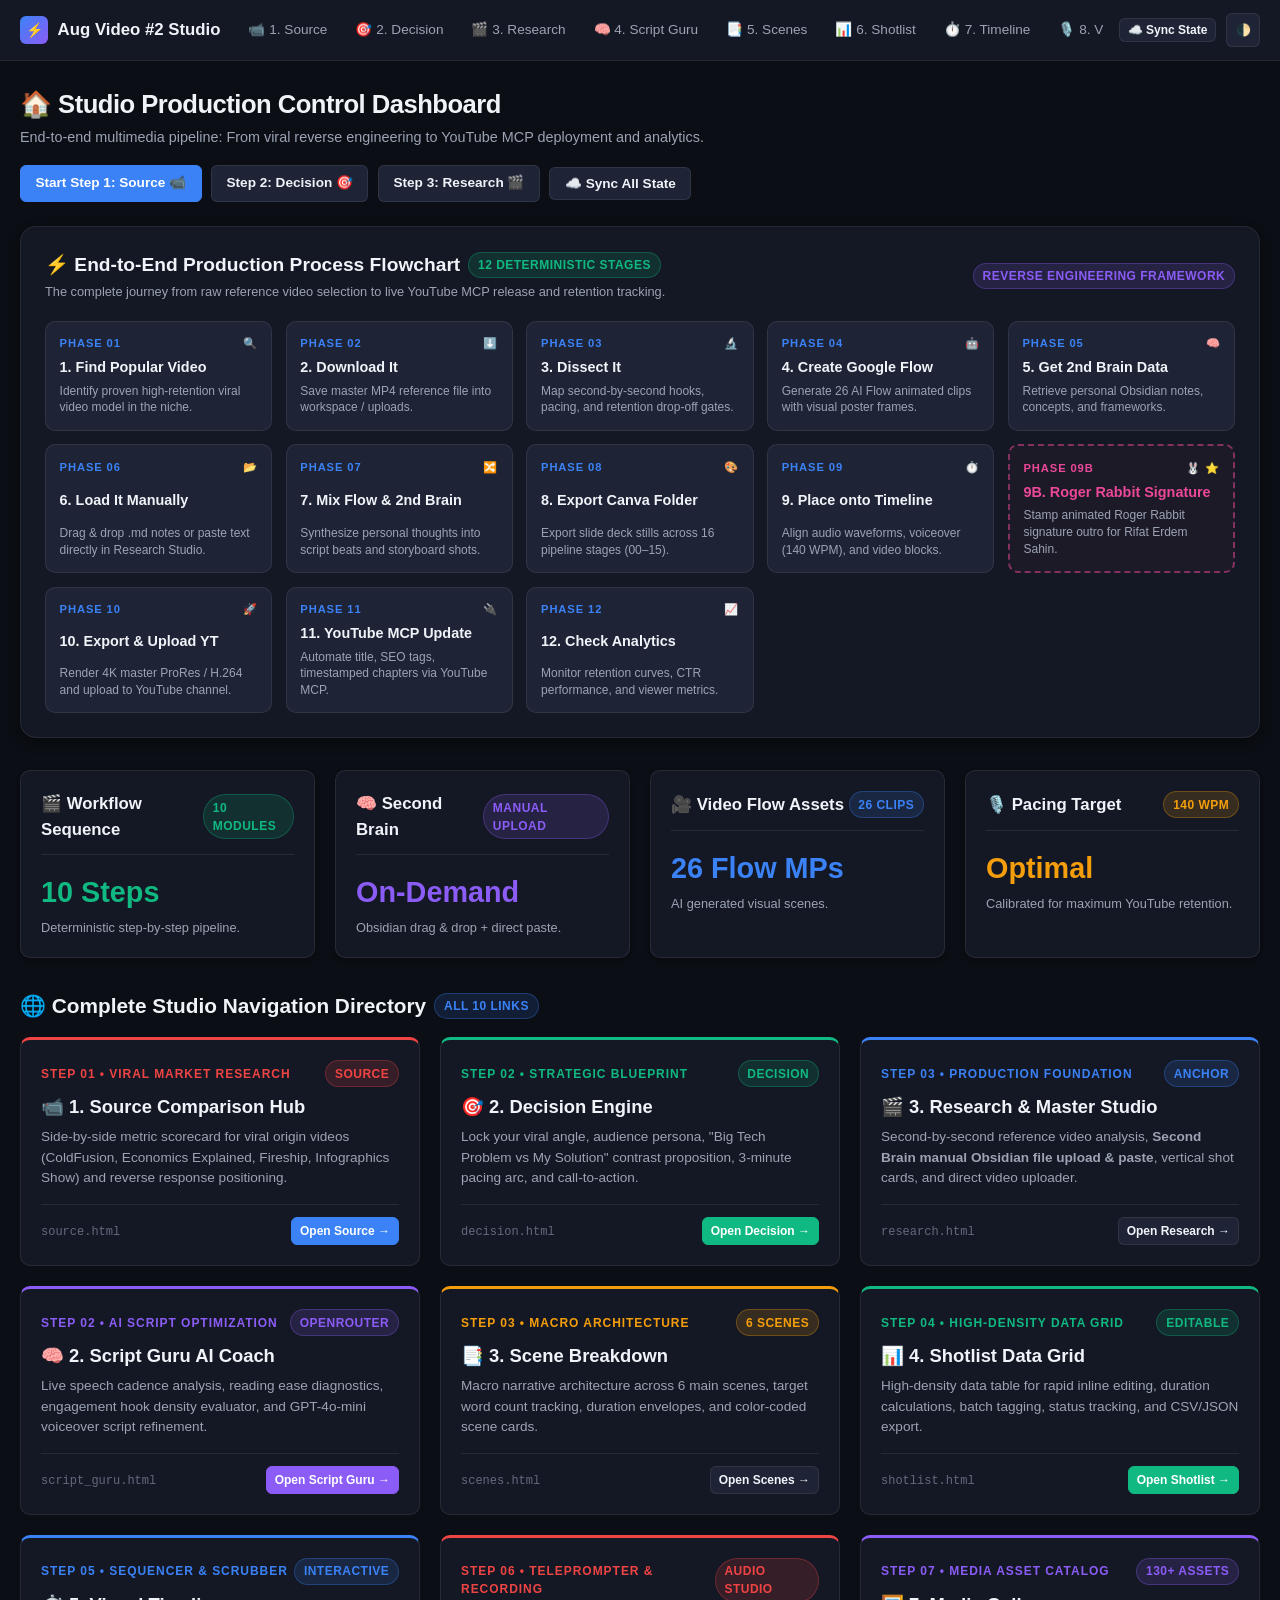
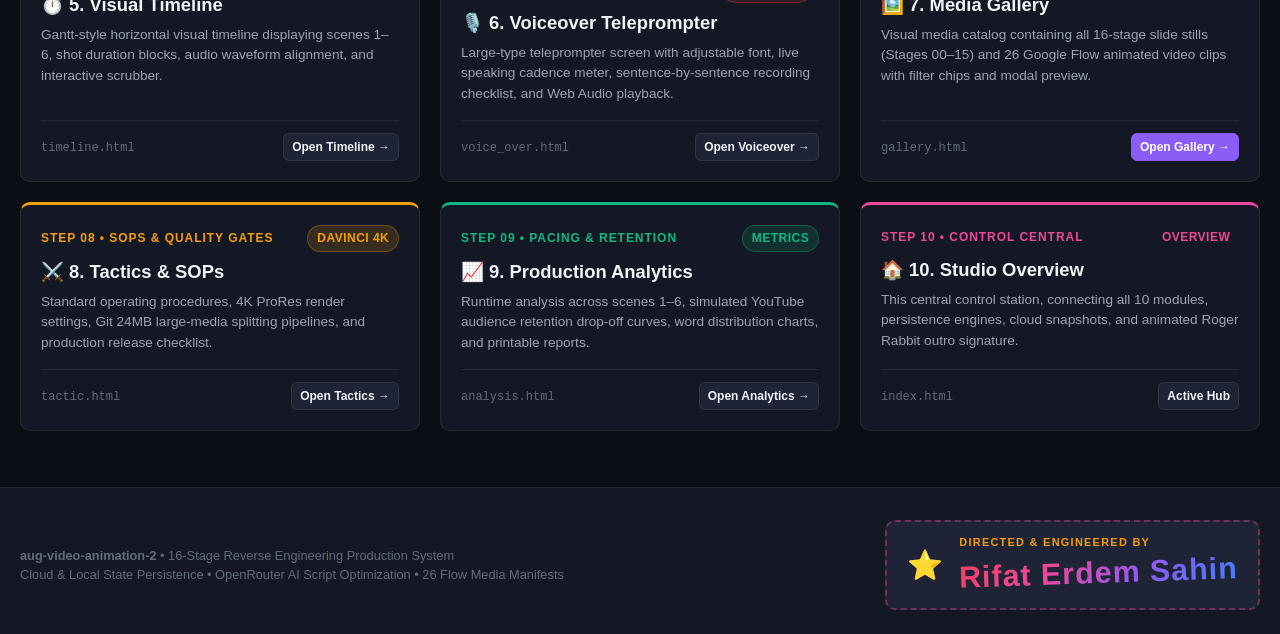
==== commit 4932ecfd: "Add source comparison hub with math scoring, decision engine, and Delivery Pilot Skool conversion fu" ====
--- a/index.html
+++ b/index.html
@@ -143,7 +143,9 @@
         <p>End-to-end multimedia pipeline: From viral reverse engineering to YouTube MCP deployment and analytics.</p>
       </div>
       <div class="header-actions">
-        <a href="research.html" class="btn btn-primary">Start Step 1: Research 🎬</a>
+        <a href="source.html" class="btn btn-primary">Start Step 1: Source 📹</a>
+        <a href="decision.html" class="btn">Step 2: Decision 🎯</a>
+        <a href="research.html" class="btn">Step 3: Research 🎬</a>
         <button class="btn" id="btn-dashboard-sync">☁️ Sync All State</button>
       </div>
     </div>
@@ -342,14 +344,54 @@
     </h2>
 
     <div class="dashboard-hub-grid">
-      <!-- 1. Research -->
+      <!-- 1. Source Video Comparison -->
+      <div class="hub-card" style="border-top: 3px solid var(--accent-red);">
+        <div>
+          <div class="hub-card-step" style="color: var(--accent-red);">
+            <span>Step 01 • Viral Market Research</span>
+            <span class="badge badge-red">Source</span>
+          </div>
+          <div class="hub-card-title">📹 1. Source Comparison Hub</div>
+          <p class="hub-card-desc">
+            Side-by-side metric scorecard for viral origin videos (ColdFusion, Economics Explained, Fireship, Infographics Show) and reverse response positioning.
+          </p>
+        </div>
+        <div>
+          <div class="hub-card-footer">
+            <span><code>source.html</code></span>
+            <a href="source.html" class="btn btn-sm btn-primary">Open Source →</a>
+          </div>
+        </div>
+      </div>
+
+      <!-- 2. Decision Engine -->
+      <div class="hub-card" style="border-top: 3px solid var(--accent-green);">
+        <div>
+          <div class="hub-card-step" style="color: var(--accent-green);">
+            <span>Step 02 • Strategic Blueprint</span>
+            <span class="badge badge-green">Decision</span>
+          </div>
+          <div class="hub-card-title">🎯 2. Decision Engine</div>
+          <p class="hub-card-desc">
+            Lock your viral angle, audience persona, "Big Tech Problem vs My Solution" contrast proposition, 3-minute pacing arc, and call-to-action.
+          </p>
+        </div>
+        <div>
+          <div class="hub-card-footer">
+            <span><code>decision.html</code></span>
+            <a href="decision.html" class="btn btn-sm btn-success">Open Decision →</a>
+          </div>
+        </div>
+      </div>
+
+      <!-- 3. Research -->
       <div class="hub-card" style="border-top: 3px solid var(--accent-blue);">
         <div>
           <div class="hub-card-step" style="color: var(--accent-blue);">
-            <span>Step 01 • Production Foundation</span>
+            <span>Step 03 • Production Foundation</span>
             <span class="badge badge-blue">Anchor</span>
           </div>
-          <div class="hub-card-title">🎬 1. Research & Master Studio</div>
+          <div class="hub-card-title">🎬 3. Research & Master Studio</div>
           <p class="hub-card-desc">
             Second-by-second reference video analysis, <strong>Second Brain manual Obsidian file upload & paste</strong>, vertical shot cards, and direct video uploader.
           </p>
@@ -357,7 +399,7 @@
         <div>
           <div class="hub-card-footer">
             <span><code>research.html</code></span>
-            <a href="research.html" class="btn btn-sm btn-primary">Open Research →</a>
+            <a href="research.html" class="btn btn-sm">Open Research →</a>
           </div>
         </div>
       </div>
